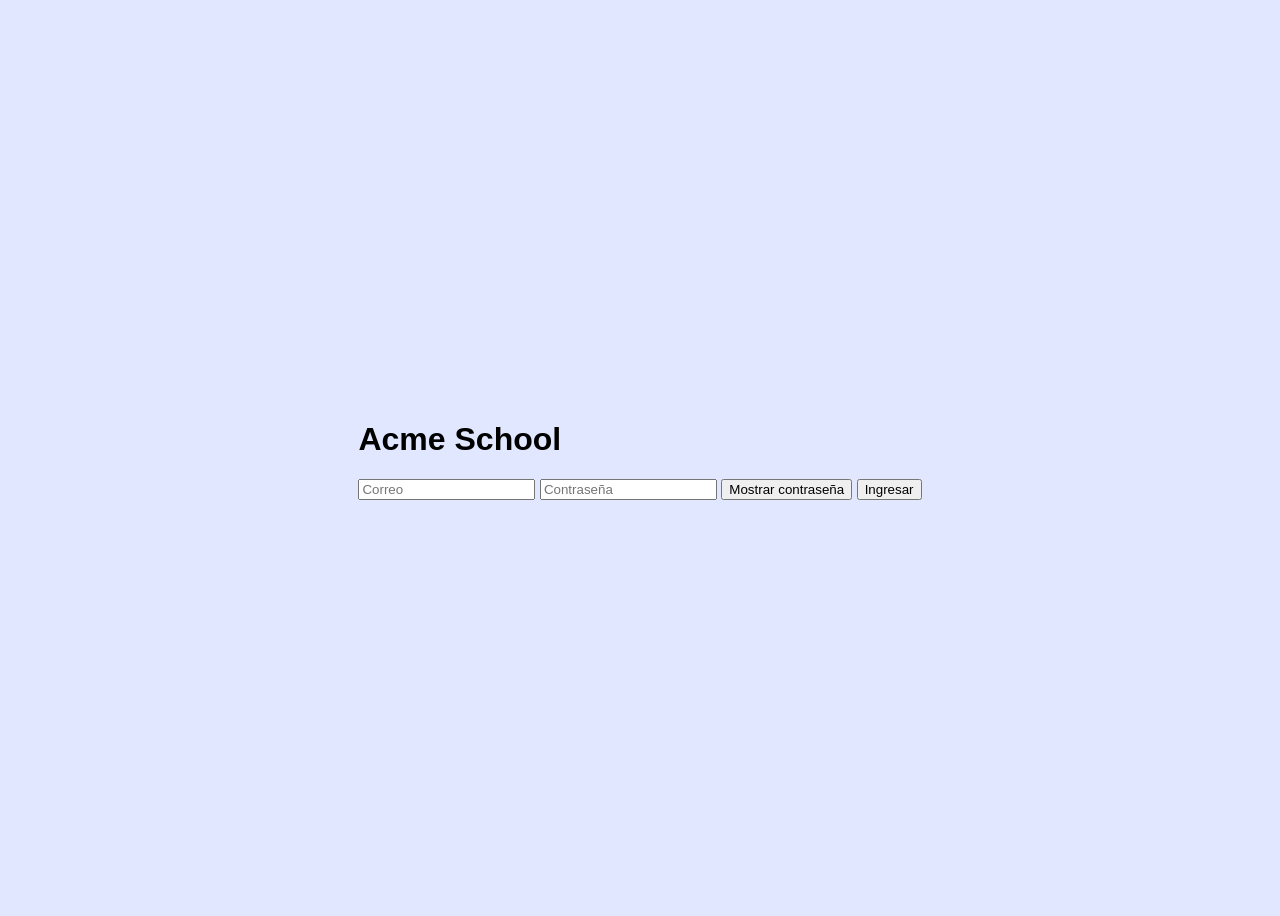
==== Proyecto JavaScript/login oc/index.html @ fd1c1b78 "Avancelogin" ====
<!DOCTYPE html>

<html lang="es">

<head>

<meta charset="UTF-8">

<meta name="viewport" content="width=device-width, initial-scale=1.0">

<title>Acme School</title>

<link rel="stylesheet" href="./style.css">

</head>


<body>


<login-acme></login-acme>

<script 
type="module"
src="./login.js">
</script>


</body>


</html>
---- Proyecto JavaScript/login oc/style.css ----
*{

box-sizing:border-box;

font-family:Arial;

}



body{


height:100vh;

display:flex;

align-items:center;

justify-content:center;

background:#e0e7ff;


}



.card{


width:350px;

background:white;

padding:35px;

border-radius:20px;

box-shadow:0 10px 25px #999;


}



h1{

text-align:center;

color:#2563eb;

}



input{


width:100%;

padding:12px;

margin-top:15px;

border-radius:8px;

border:1px solid #ccc;


}



button{


width:100%;

padding:12px;

margin-top:15px;

border-radius:8px;

border:none;

background:#2563eb;

color:white;

cursor:pointer;


}



button:hover{


opacity:.8;


}



#mensaje{


text-align:center;

margin-top:15px;


}
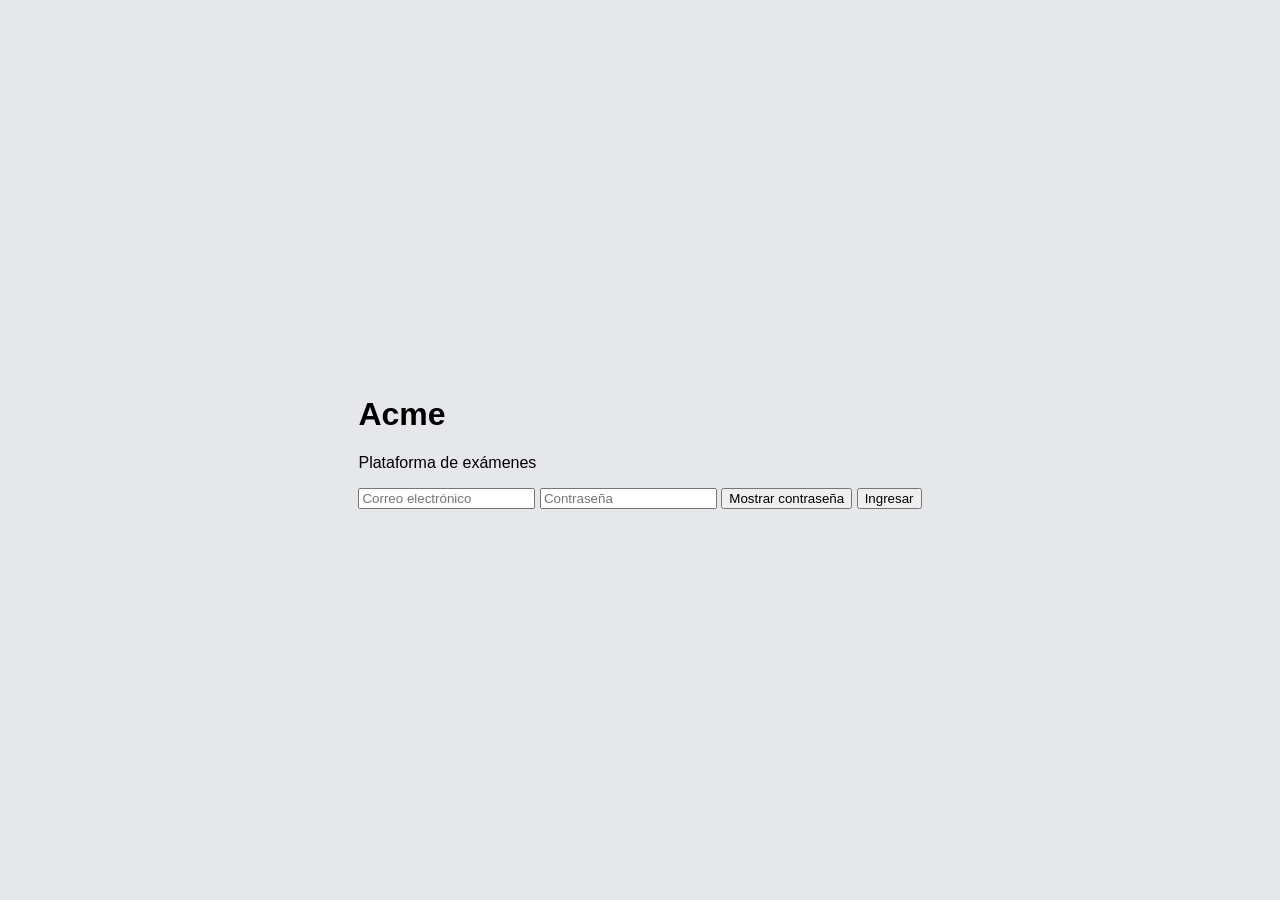
==== commit a60ce5bb: "avance2" ====
--- a/Proyecto JavaScript/login oc/index.html
+++ b/Proyecto JavaScript/login oc/index.html
@@ -8,9 +8,12 @@
 
 <meta name="viewport" content="width=device-width, initial-scale=1.0">
 
-<title>Acme School</title>
+
+<title>Acme school</title>
+
 
 <link rel="stylesheet" href="./style.css">
+
 
 </head>
 
@@ -20,9 +23,14 @@
 
 <login-acme></login-acme>
 
+
+
 <script 
+
 type="module"
+
 src="./login.js">
+
 </script>
 
 
--- a/Proyecto JavaScript/login oc/style.css
+++ b/Proyecto JavaScript/login oc/style.css
@@ -2,7 +2,7 @@
 
 box-sizing:border-box;
 
-font-family:Arial;
+font-family:Arial, Helvetica, sans-serif;
 
 }
 
@@ -11,15 +11,17 @@
 body{
 
 
+margin:0;
+
 height:100vh;
 
 display:flex;
 
+justify-content:center;
+
 align-items:center;
 
-justify-content:center;
-
-background:#e0e7ff;
+background:#e5e7eb;
 
 
 }
@@ -29,15 +31,15 @@
 .card{
 
 
-width:350px;
+width:360px;
 
 background:white;
 
 padding:35px;
 
-border-radius:20px;
+border-radius:14px;
 
-box-shadow:0 10px 25px #999;
+box-shadow:0 8px 20px rgba(0,0,0,0.15);
 
 
 }
@@ -46,9 +48,23 @@
 
 h1{
 
+
 text-align:center;
 
-color:#2563eb;
+color:#374151;
+
+
+}
+
+
+
+.subtitle{
+
+
+text-align:center;
+
+color:#6b7280;
+
 
 }
 
@@ -65,7 +81,7 @@
 
 border-radius:8px;
 
-border:1px solid #ccc;
+border:1px solid #d1d5db;
 
 
 }
@@ -81,11 +97,11 @@
 
 margin-top:15px;
 
+border:none;
+
 border-radius:8px;
 
-border:none;
-
-background:#2563eb;
+background:#475569;
 
 color:white;
 
@@ -99,7 +115,7 @@
 button:hover{
 
 
-opacity:.8;
+background:#334155;
 
 
 }
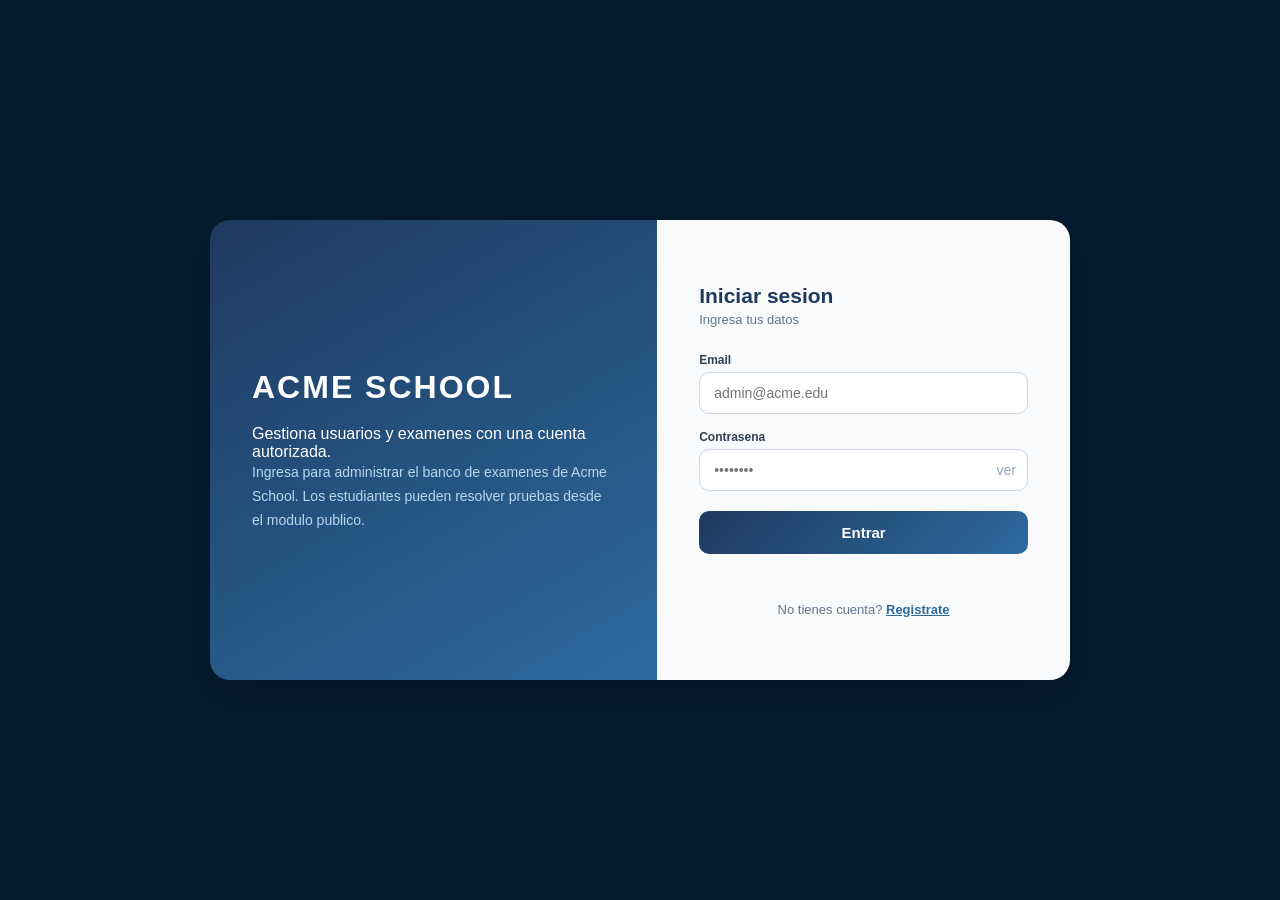
==== commit 67c8ca53: "avancescorrepcion" ====
--- a/Proyecto JavaScript/login oc/index.html
+++ b/Proyecto JavaScript/login oc/index.html
@@ -1,40 +1,16 @@
 <!DOCTYPE html>
-
 <html lang="es">
-
 <head>
-
-<meta charset="UTF-8">
-
-<meta name="viewport" content="width=device-width, initial-scale=1.0">
-
-
-<title>Acme school</title>
-
-
-<link rel="stylesheet" href="./style.css">
-
-
+    <meta charset="UTF-8">
+    <meta name="viewport" content="width=device-width, initial-scale=1.0">
+    <title>Acme School</title>
+    <link rel="stylesheet" href="./style.css">
 </head>
-
-
 <body>
 
+    <login-acme></login-acme>
 
-<login-acme></login-acme>
-
-
-
-<script 
-
-type="module"
-
-src="./login.js">
-
-</script>
-
+    <script type="module" src="./login.js"></script>
 
 </body>
-
-
 </html>
--- a/Proyecto JavaScript/login oc/style.css
+++ b/Proyecto JavaScript/login oc/style.css
@@ -1,133 +1,14 @@
-*{
-
-box-sizing:border-box;
-
-font-family:Arial, Helvetica, sans-serif;
-
+* {
+    box-sizing: border-box;
+    margin: 0;
+    padding: 0;
+    font-family: Arial, Helvetica, sans-serif;
 }
 
-
-
-body{
-
-
-margin:0;
-
-height:100vh;
-
-display:flex;
-
-justify-content:center;
-
-align-items:center;
-
-background:#e5e7eb;
-
-
-}
-
-
-
-.card{
-
-
-width:360px;
-
-background:white;
-
-padding:35px;
-
-border-radius:14px;
-
-box-shadow:0 8px 20px rgba(0,0,0,0.15);
-
-
-}
-
-
-
-h1{
-
-
-text-align:center;
-
-color:#374151;
-
-
-}
-
-
-
-.subtitle{
-
-
-text-align:center;
-
-color:#6b7280;
-
-
-}
-
-
-
-input{
-
-
-width:100%;
-
-padding:12px;
-
-margin-top:15px;
-
-border-radius:8px;
-
-border:1px solid #d1d5db;
-
-
-}
-
-
-
-button{
-
-
-width:100%;
-
-padding:12px;
-
-margin-top:15px;
-
-border:none;
-
-border-radius:8px;
-
-background:#475569;
-
-color:white;
-
-cursor:pointer;
-
-
-}
-
-
-
-button:hover{
-
-
-background:#334155;
-
-
-}
-
-
-
-#mensaje{
-
-
-text-align:center;
-
-margin-top:15px;
-
-
+body {
+    height: 100vh;
+    background: #051b2e;
+    display: flex;
+    align-items: center;
+    justify-content: center;
 }
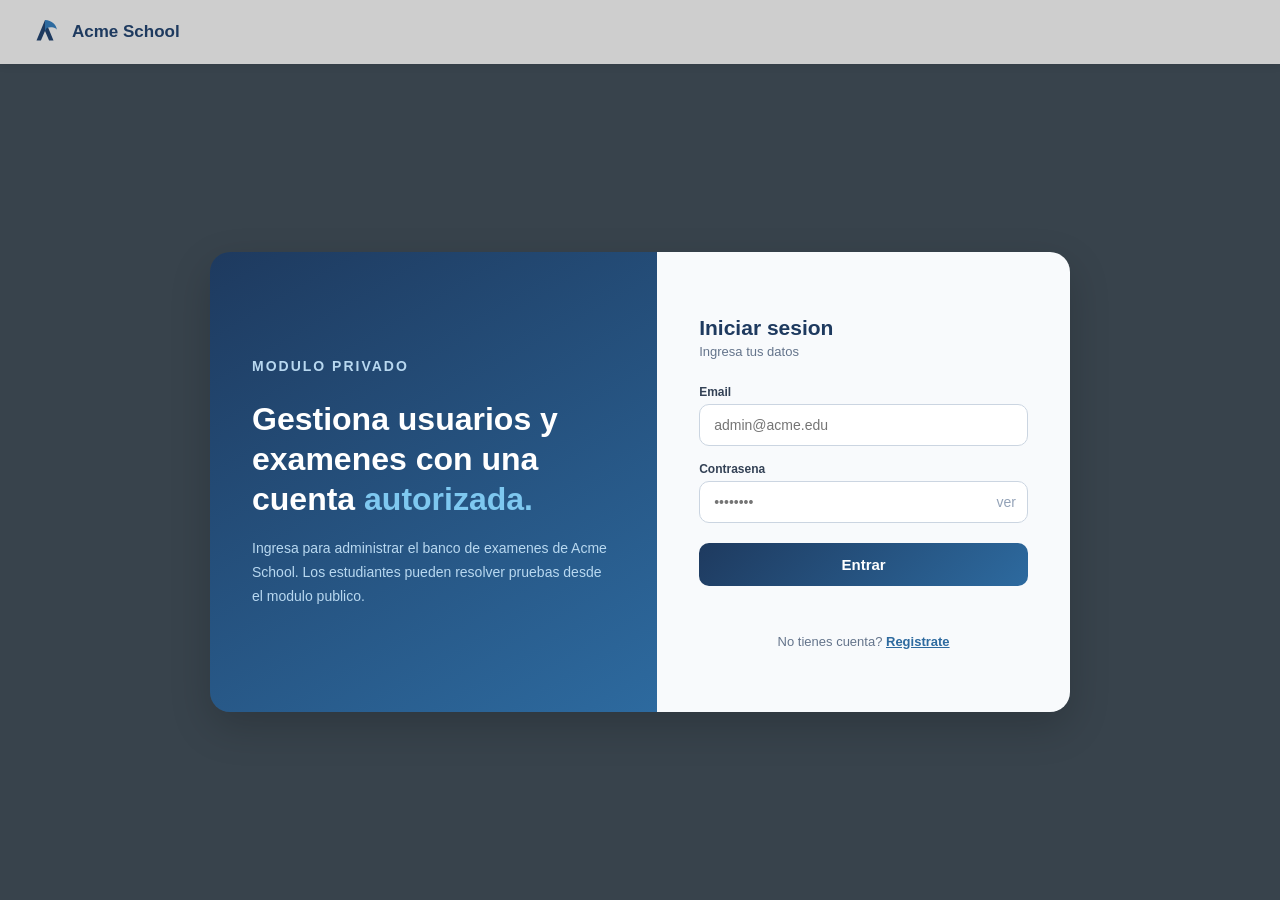
==== commit 35c7de90: "feat: :sparkles: updatesloginpage" ====
--- a/Proyecto JavaScript/login oc/index.html
+++ b/Proyecto JavaScript/login oc/index.html
@@ -8,6 +8,16 @@
 </head>
 <body>
 
+    <header class="header">
+        <div class="logo">
+            <svg width="34" height="34" viewBox="0 0 100 100">
+                <path d="M 50 15 L 75 75 L 62 75 L 50 47 L 38 75 L 25 75 Z" fill="#1e3a5f"/>
+                <path d="M 50 15 C 70 15 85 30 85 45 C 85 38 70 33 55 38 L 50 47 Z" fill="#2d6a9f"/>
+            </svg>
+            <span>Acme School</span>
+        </div>
+    </header>
+
     <login-acme></login-acme>
 
     <script type="module" src="./login.js"></script>
--- a/Proyecto JavaScript/login oc/style.css
+++ b/Proyecto JavaScript/login oc/style.css
@@ -2,13 +2,246 @@
     box-sizing: border-box;
     margin: 0;
     padding: 0;
-    font-family: Arial, Helvetica, sans-serif;
+    
 }
 
 body {
-    height: 100vh;
-    background: #051b2e;
     display: flex;
     align-items: center;
     justify-content: center;
+    width: 100%;
+    height: 100vh;
+    font-family: Arial, sans-serif;
+    background: #38434c;
+    padding-top: 64px;
+}
+
+.header {
+    position: fixed;
+    top: 0;
+    left: 0;
+    width: 100%;
+    height: 64px;
+    background: #cecece;
+    box-shadow: 0 2px 8px rgba(0, 0, 0, 0.08);
+    display: flex;
+    align-items: center;
+    padding: 0 28px;
+    z-index: 10;
+}
+
+.logo {
+    display: flex;
+    align-items: center;
+    gap: 10px;
+}
+
+.logo span {
+    font-size: 17px;
+    font-weight: 700;
+    color: #1e3a5f;
+}
+
+.container {
+    width: 860px;
+    min-height: 460px;
+    display: flex;
+    border-radius: 20px;
+    overflow: hidden;
+    box-shadow: 0 15px 40px rgba(0, 0, 0, 0.18);
+}
+
+.info {
+    width: 52%;
+    background: linear-gradient(150deg, #1e3a5f 0%, #2d6a9f 100%);
+    color: white;
+    padding: 50px 42px;
+    display: flex;
+    flex-direction: column;
+    justify-content: center;
+}
+
+.modulo {
+    font-size: 11px;
+    font-weight: 600;
+    letter-spacing: 2px;
+    text-transform: uppercase;
+    color: #90c4e8;
+    margin-bottom: 20px;
+}
+
+.info h1 {
+    font-size: 32px;
+    font-weight: 700;
+    line-height: 1.25;
+    margin-bottom: 18px;
+    color: white;
+}
+
+.info h1 span {
+    color: #7ec8f0;
+}
+
+.info p {
+    color: #b8d8f0;
+    font-size: 14px;
+    line-height: 1.7;
+}
+
+.login {
+    width: 48%;
+    background: #f8fafc;
+    padding: 50px 42px;
+    display: flex;
+    flex-direction: column;
+    justify-content: center;
+}
+
+.login h2 {
+    font-size: 21px;
+    font-weight: 700;
+    color: #1e3a5f;
+    margin-bottom: 4px;
+}
+
+.login .sub {
+    font-size: 13px;
+    color: #64748b;
+    margin-bottom: 26px;
+}
+
+label {
+    display: block;
+    font-size: 12px;
+    font-weight: 600;
+    color: #334155;
+    margin-bottom: 5px;
+}
+
+input {
+    width: 100%;
+    padding: 12px 14px;
+    border: 1.5px solid #cbd5e1;
+    border-radius: 10px;
+    font-size: 14px;
+    color: #1e293b;
+    background: white;
+    margin-bottom: 16px;
+}
+
+input:focus {
+    outline: none;
+    border-color: #2d6a9f;
+    box-shadow: 0 0 0 3px rgba(45, 106, 159, 0.1);
+}
+
+.campo-password {
+    position: relative;
+    margin-bottom: 16px;
+}
+
+.campo-password input {
+    margin-bottom: 0;
+    padding-right: 44px;
+}
+
+.btn-ver {
+    position: absolute;
+    right: 12px;
+    top: 50%;
+    transform: translateY(-50%);
+    background: none;
+    border: none;
+    cursor: pointer;
+    font-size: 14px;
+    color: #94a3b8;
+}
+
+.btn-ver:hover {
+    color: #2d6a9f;
+}
+
+.btn-entrar {
+    width: 100%;
+    padding: 13px;
+    background: linear-gradient(135deg, #1e3a5f, #2d6a9f);
+    color: white;
+    border: none;
+    border-radius: 10px;
+    font-size: 15px;
+    font-weight: 600;
+    cursor: pointer;
+    margin-top: 4px;
+}
+
+.btn-entrar:hover {
+    opacity: 0.9;
+}
+
+#mensaje {
+    font-size: 13px;
+    text-align: center;
+    margin-top: 12px;
+    min-height: 18px;
+}
+
+#mensaje.error {
+    color: #dc2626;
+}
+
+#mensaje.ok {
+    color: #16a34a;
+}
+
+.cambiar {
+    margin-top: 18px;
+    text-align: center;
+    font-size: 13px;
+    color: #64748b;
+}
+
+.cambiar button {
+    background: none;
+    border: none;
+    color: #2d6a9f;
+    font-weight: 600;
+    cursor: pointer;
+    font-size: 13px;
+    text-decoration: underline;
+}
+
+@media (max-width: 700px) {
+
+    body {
+        align-items: flex-start;
+        height: auto;
+        min-height: 100vh;
+        padding: 84px 16px 20px;
+    }
+
+    .header {
+        padding: 0 18px;
+    }
+
+    .container {
+        width: 100%;
+        flex-direction: column;
+        min-height: auto;
+        border-radius: 16px;
+    }
+
+    .info {
+        width: 100%;
+        padding: 32px 28px;
+    }
+
+    .info h1 {
+        font-size: 24px;
+    }
+
+    .login {
+        width: 100%;
+        padding: 32px 28px;
+    }
+
 }
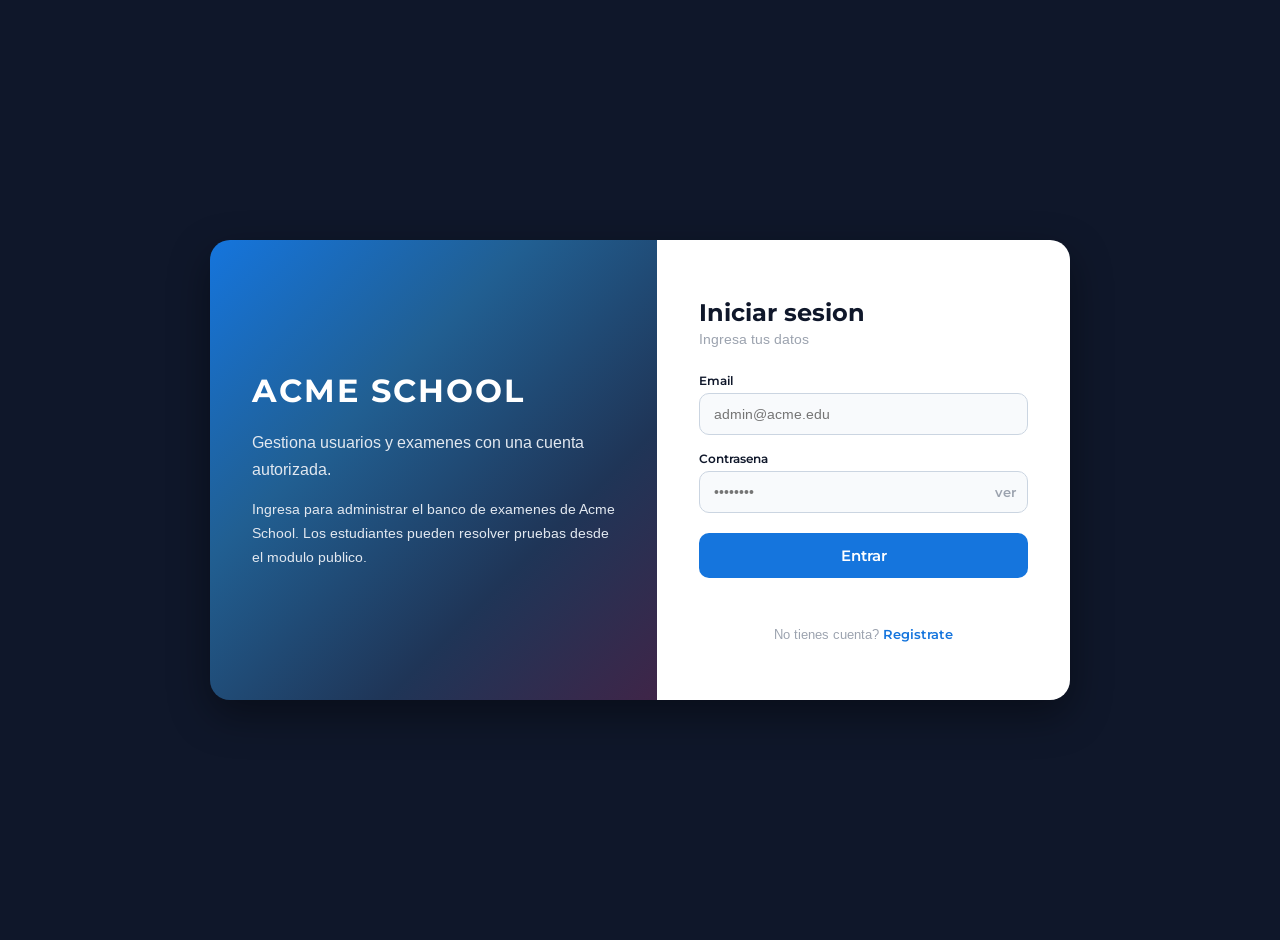
==== commit 577dbf65: "feat: :sparkles: se añaden nuevas paletas de colores incluido con mas lineas de codigo en js para us" ====
--- a/Proyecto JavaScript/login oc/index.html
+++ b/Proyecto JavaScript/login oc/index.html
@@ -8,18 +8,71 @@
 </head>
 <body>
 
-    <header class="header">
-        <div class="logo">
-            <svg width="34" height="34" viewBox="0 0 100 100">
-                <path d="M 50 15 L 75 75 L 62 75 L 50 47 L 38 75 L 25 75 Z" fill="#1e3a5f"/>
-                <path d="M 50 15 C 70 15 85 30 85 45 C 85 38 70 33 55 38 L 50 47 Z" fill="#2d6a9f"/>
-            </svg>
-            <span>Acme School</span>
+    <template id="login-template">
+        <link rel="stylesheet" href="./style.css">
+        
+        <div class="container">
+            <section class="info">
+                <h1 class="modulo">ACME SCHOOL</h1>
+                <p1>Gestiona usuarios y examenes con una cuenta <span>autorizada.</span></p1>
+                <p>Ingresa para administrar el banco de examenes de Acme School. Los estudiantes pueden resolver pruebas desde el modulo publico.</p>
+            </section>
+
+            <section class="login">
+                <div id="vista-login">
+                    <h2>Iniciar sesion</h2>
+                    <p class="sub">Ingresa tus datos</p>
+
+                    <label for="email">Email</label>
+                    <input id="email" type="email" placeholder="admin@acme.edu">
+
+                    <label for="password">Contrasena</label>
+                    <div class="campo-password">
+                        <input id="password" type="password" placeholder="••••••••">
+                        <button class="btn-ver" id="mostrar">ver</button>
+                    </div>
+
+                    <button class="btn-entrar" id="entrar">Entrar</button>
+
+                    <p id="mensaje"></p>
+
+                    <p class="cambiar">
+                        No tienes cuenta?
+                        <button id="ir-registro">Registrate</button>
+                    </p>
+                </div>
+
+                <div id="vista-registro" style="display: none">
+                    <h2>Crear cuenta</h2>
+                    <p class="sub">Completa tus datos</p>
+
+                    <label for="r-nombre">Nombre</label>
+                    <input id="r-nombre" type="text" placeholder="Tu nombre">
+
+                    <label for="r-email">Email</label>
+                    <input id="r-email" type="email" placeholder="correo@acme.edu">
+
+                    <label for="r-password">Contrasena</label>
+                    <div class="campo-password">
+                        <input id="r-password" type="password" placeholder="••••••••">
+                        <button class="btn-ver" id="mostrar-r">ver</button>
+                    </div>
+
+                    <button class="btn-entrar" id="registrar">Crear cuenta</button>
+
+                    <p id="mensaje"></p>
+
+                    <p class="cambiar">
+                        Ya tienes cuenta?
+                        <button id="ir-login">Inicia sesion</button>
+                    </p>
+                </div>
+            </section>
         </div>
-    </header>
+    </template>
 
     <login-acme></login-acme>
-
+    
     <script type="module" src="./login.js"></script>
 
 </body>
--- a/Proyecto JavaScript/login oc/style.css
+++ b/Proyecto JavaScript/login oc/style.css
@@ -1,45 +1,51 @@
+/* =========================================
+   1. VARIABLES GLOBALES Y FUENTES
+   ========================================= */
+@import url('https://fonts.googleapis.com/css2?family=Arimo:wght@400;600&family=Montserrat:wght@500;600;700&family=Orbitron:wght@700&display=swap');
+
+:root {
+    --primary-color: #1575dd;
+    --premium-gradient: linear-gradient(135deg, #1575dd 0%, #215f92 35%, #1f3557 70%, #3f2548 100%);
+    --font-display: 'Orbitron', sans-serif;
+    --font-heading: 'Montserrat', sans-serif;
+    --font-body:    'Arimo', sans-serif;
+    --font-ui:      'Montserrat', sans-serif;
+    --nav-bg:        #0f172a;
+    --nav-link:      #9ca3af;
+    --nav-link-hover:#ffffff;
+    --nav-accent:    #f59e0b;
+}
+
+/* =========================================
+   2. ESTILOS GLOBALES
+   ========================================= */
 * {
     box-sizing: border-box;
     margin: 0;
     padding: 0;
-    
 }
 
 body {
+    min-height: 100vh;
+    background: var(--nav-bg);
+    display: flex;
+    align-items: center;
+    justify-content: center;
+    font-family: var(--font-body);
+    padding: 20px;
+}
+
+/* =========================================
+   3. ESTILOS DEL COMPONENTE LOGIN
+   ========================================= */
+:host {
     display: flex;
     align-items: center;
     justify-content: center;
     width: 100%;
-    height: 100vh;
-    font-family: Arial, sans-serif;
-    background: #38434c;
-    padding-top: 64px;
-}
-
-.header {
-    position: fixed;
-    top: 0;
-    left: 0;
-    width: 100%;
-    height: 64px;
-    background: #cecece;
-    box-shadow: 0 2px 8px rgba(0, 0, 0, 0.08);
-    display: flex;
-    align-items: center;
-    padding: 0 28px;
-    z-index: 10;
-}
-
-.logo {
-    display: flex;
-    align-items: center;
-    gap: 10px;
-}
-
-.logo span {
-    font-size: 17px;
-    font-weight: 700;
-    color: #1e3a5f;
+    min-height: 100vh;
+    font-family: var(--font-body);
+    padding: 20px;
 }
 
 .container {
@@ -48,12 +54,12 @@
     display: flex;
     border-radius: 20px;
     overflow: hidden;
-    box-shadow: 0 15px 40px rgba(0, 0, 0, 0.18);
+    box-shadow: 0 15px 40px rgba(0, 0, 0, 0.4);
 }
 
 .info {
     width: 52%;
-    background: linear-gradient(150deg, #1e3a5f 0%, #2d6a9f 100%);
+    background: var(--premium-gradient);
     color: white;
     padding: 50px 42px;
     display: flex;
@@ -62,15 +68,17 @@
 }
 
 .modulo {
-    font-size: 11px;
-    font-weight: 600;
+    font-family: var(--font-display);
+    font-size: 13px;
+    font-weight: 700;
     letter-spacing: 2px;
     text-transform: uppercase;
-    color: #90c4e8;
+    color: var(--nav-link-hover);
     margin-bottom: 20px;
 }
 
 .info h1 {
+    font-family: var(--font-heading);
     font-size: 32px;
     font-weight: 700;
     line-height: 1.25;
@@ -79,18 +87,25 @@
 }
 
 .info h1 span {
-    color: #7ec8f0;
-}
-
-.info p {
-    color: #b8d8f0;
+    color: var(--nav-accent);
+}
+
+.info p, .info p1 {
+    font-family: var(--font-body);
+    color: #e2e8f0;
     font-size: 14px;
     line-height: 1.7;
 }
 
+.info p1 {
+    display: block;
+    margin-bottom: 15px;
+    font-size: 16px;
+}
+
 .login {
     width: 48%;
-    background: #f8fafc;
+    background: #ffffff;
     padding: 50px 42px;
     display: flex;
     flex-direction: column;
@@ -98,41 +113,46 @@
 }
 
 .login h2 {
-    font-size: 21px;
+    font-family: var(--font-heading);
+    font-size: 24px;
     font-weight: 700;
-    color: #1e3a5f;
+    color: var(--nav-bg);
     margin-bottom: 4px;
 }
 
 .login .sub {
-    font-size: 13px;
-    color: #64748b;
+    font-family: var(--font-body);
+    font-size: 14px;
+    color: var(--nav-link);
     margin-bottom: 26px;
 }
 
 label {
+    font-family: var(--font-ui);
     display: block;
     font-size: 12px;
     font-weight: 600;
-    color: #334155;
+    color: var(--nav-bg);
     margin-bottom: 5px;
 }
 
 input {
+    font-family: var(--font-body);
     width: 100%;
     padding: 12px 14px;
     border: 1.5px solid #cbd5e1;
     border-radius: 10px;
     font-size: 14px;
     color: #1e293b;
-    background: white;
+    background: #f8fafc;
     margin-bottom: 16px;
+    transition: all 0.3s ease;
 }
 
 input:focus {
     outline: none;
-    border-color: #2d6a9f;
-    box-shadow: 0 0 0 3px rgba(45, 106, 159, 0.1);
+    border-color: var(--primary-color);
+    box-shadow: 0 0 0 3px rgba(21, 117, 221, 0.15);
 }
 
 .campo-password {
@@ -146,6 +166,7 @@
 }
 
 .btn-ver {
+    font-family: var(--font-ui);
     position: absolute;
     right: 12px;
     top: 50%;
@@ -153,18 +174,23 @@
     background: none;
     border: none;
     cursor: pointer;
-    font-size: 14px;
-    color: #94a3b8;
+    font-size: 13px;
+    font-weight: 600;
+    color: var(--nav-link);
+    transition: color 0.3s;
 }
 
 .btn-ver:hover {
-    color: #2d6a9f;
-}
-
+    color: var(--primary-color);
+}
+html{
+    scroll-behavior: smooth;
+}
 .btn-entrar {
+    font-family: var(--font-ui);
     width: 100%;
     padding: 13px;
-    background: linear-gradient(135deg, #1e3a5f, #2d6a9f);
+    background: var(--primary-color);
     color: white;
     border: none;
     border-radius: 10px;
@@ -172,17 +198,21 @@
     font-weight: 600;
     cursor: pointer;
     margin-top: 4px;
+    transition: all 0.3s ease-in-out;
 }
 
 .btn-entrar:hover {
-    opacity: 0.9;
+    transform: translateY(-3px);
+    box-shadow: 0 4px 15px rgba(21, 117, 221, 0.3);
 }
 
 #mensaje {
+    font-family: var(--font-ui);
     font-size: 13px;
     text-align: center;
     margin-top: 12px;
     min-height: 18px;
+    font-weight: 600;
 }
 
 #mensaje.error {
@@ -194,54 +224,78 @@
 }
 
 .cambiar {
+    font-family: var(--font-body);
     margin-top: 18px;
     text-align: center;
     font-size: 13px;
-    color: #64748b;
+    color: var(--nav-link);
 }
 
 .cambiar button {
+    font-family: var(--font-ui);
     background: none;
     border: none;
-    color: #2d6a9f;
+    color: var(--primary-color);
     font-weight: 600;
     cursor: pointer;
     font-size: 13px;
+    text-decoration: none;
+    transition: color 0.3s;
+}
+
+.cambiar button:hover {
+    color: var(--nav-accent);
     text-decoration: underline;
 }
 
-@media (max-width: 700px) {
-
-    body {
-        align-items: flex-start;
-        height: auto;
-        min-height: 100vh;
-        padding: 84px 16px 20px;
-    }
-
-    .header {
-        padding: 0 18px;
-    }
-
+/* =========================================
+   4. MEDIA QUERIES PARA RESPONSIVIDAD
+   ========================================= */
+@media (max-width: 800px) {
     .container {
+        flex-direction: column;
         width: 100%;
-        flex-direction: column;
+        max-width: 480px;
         min-height: auto;
-        border-radius: 16px;
+        border-radius: 12px;
+        margin: 20px 0;
     }
 
     .info {
         width: 100%;
-        padding: 32px 28px;
+        padding: 40px 30px;
+        text-align: center;
+        align-items: center;
     }
 
     .info h1 {
-        font-size: 24px;
+        font-size: 26px;
     }
 
     .login {
         width: 100%;
-        padding: 32px 28px;
-    }
-
+        padding: 40px 30px;
+    }
+}
+
+@media (max-width: 480px) {
+    body, :host {
+        padding: 10px;
+    }
+
+    .container {
+        margin: 10px 0;
+    }
+
+    .info, .login {
+        padding: 30px 20px;
+    }
+
+    .info h1 {
+        font-size: 22px;
+    }
+
+    .login h2 {
+        font-size: 20px;
+    }
 }
--- a/Proyecto JavaScript/login oc/style.css
+++ b/Proyecto JavaScript/login oc/style.css
@@ -1,45 +1,51 @@
+/* =========================================
+   1. VARIABLES GLOBALES Y FUENTES
+   ========================================= */
+@import url('https://fonts.googleapis.com/css2?family=Arimo:wght@400;600&family=Montserrat:wght@500;600;700&family=Orbitron:wght@700&display=swap');
+
+:root {
+    --primary-color: #1575dd;
+    --premium-gradient: linear-gradient(135deg, #1575dd 0%, #215f92 35%, #1f3557 70%, #3f2548 100%);
+    --font-display: 'Orbitron', sans-serif;
+    --font-heading: 'Montserrat', sans-serif;
+    --font-body:    'Arimo', sans-serif;
+    --font-ui:      'Montserrat', sans-serif;
+    --nav-bg:        #0f172a;
+    --nav-link:      #9ca3af;
+    --nav-link-hover:#ffffff;
+    --nav-accent:    #f59e0b;
+}
+
+/* =========================================
+   2. ESTILOS GLOBALES
+   ========================================= */
 * {
     box-sizing: border-box;
     margin: 0;
     padding: 0;
-    
 }
 
 body {
+    min-height: 100vh;
+    background: var(--nav-bg);
+    display: flex;
+    align-items: center;
+    justify-content: center;
+    font-family: var(--font-body);
+    padding: 20px;
+}
+
+/* =========================================
+   3. ESTILOS DEL COMPONENTE LOGIN
+   ========================================= */
+:host {
     display: flex;
     align-items: center;
     justify-content: center;
     width: 100%;
-    height: 100vh;
-    font-family: Arial, sans-serif;
-    background: #38434c;
-    padding-top: 64px;
-}
-
-.header {
-    position: fixed;
-    top: 0;
-    left: 0;
-    width: 100%;
-    height: 64px;
-    background: #cecece;
-    box-shadow: 0 2px 8px rgba(0, 0, 0, 0.08);
-    display: flex;
-    align-items: center;
-    padding: 0 28px;
-    z-index: 10;
-}
-
-.logo {
-    display: flex;
-    align-items: center;
-    gap: 10px;
-}
-
-.logo span {
-    font-size: 17px;
-    font-weight: 700;
-    color: #1e3a5f;
+    min-height: 100vh;
+    font-family: var(--font-body);
+    padding: 20px;
 }
 
 .container {
@@ -48,12 +54,12 @@
     display: flex;
     border-radius: 20px;
     overflow: hidden;
-    box-shadow: 0 15px 40px rgba(0, 0, 0, 0.18);
+    box-shadow: 0 15px 40px rgba(0, 0, 0, 0.4);
 }
 
 .info {
     width: 52%;
-    background: linear-gradient(150deg, #1e3a5f 0%, #2d6a9f 100%);
+    background: var(--premium-gradient);
     color: white;
     padding: 50px 42px;
     display: flex;
@@ -62,15 +68,17 @@
 }
 
 .modulo {
-    font-size: 11px;
-    font-weight: 600;
+    font-family: var(--font-display);
+    font-size: 13px;
+    font-weight: 700;
     letter-spacing: 2px;
     text-transform: uppercase;
-    color: #90c4e8;
+    color: var(--nav-link-hover);
     margin-bottom: 20px;
 }
 
 .info h1 {
+    font-family: var(--font-heading);
     font-size: 32px;
     font-weight: 700;
     line-height: 1.25;
@@ -79,18 +87,25 @@
 }
 
 .info h1 span {
-    color: #7ec8f0;
-}
-
-.info p {
-    color: #b8d8f0;
+    color: var(--nav-accent);
+}
+
+.info p, .info p1 {
+    font-family: var(--font-body);
+    color: #e2e8f0;
     font-size: 14px;
     line-height: 1.7;
 }
 
+.info p1 {
+    display: block;
+    margin-bottom: 15px;
+    font-size: 16px;
+}
+
 .login {
     width: 48%;
-    background: #f8fafc;
+    background: #ffffff;
     padding: 50px 42px;
     display: flex;
     flex-direction: column;
@@ -98,41 +113,46 @@
 }
 
 .login h2 {
-    font-size: 21px;
+    font-family: var(--font-heading);
+    font-size: 24px;
     font-weight: 700;
-    color: #1e3a5f;
+    color: var(--nav-bg);
     margin-bottom: 4px;
 }
 
 .login .sub {
-    font-size: 13px;
-    color: #64748b;
+    font-family: var(--font-body);
+    font-size: 14px;
+    color: var(--nav-link);
     margin-bottom: 26px;
 }
 
 label {
+    font-family: var(--font-ui);
     display: block;
     font-size: 12px;
     font-weight: 600;
-    color: #334155;
+    color: var(--nav-bg);
     margin-bottom: 5px;
 }
 
 input {
+    font-family: var(--font-body);
     width: 100%;
     padding: 12px 14px;
     border: 1.5px solid #cbd5e1;
     border-radius: 10px;
     font-size: 14px;
     color: #1e293b;
-    background: white;
+    background: #f8fafc;
     margin-bottom: 16px;
+    transition: all 0.3s ease;
 }
 
 input:focus {
     outline: none;
-    border-color: #2d6a9f;
-    box-shadow: 0 0 0 3px rgba(45, 106, 159, 0.1);
+    border-color: var(--primary-color);
+    box-shadow: 0 0 0 3px rgba(21, 117, 221, 0.15);
 }
 
 .campo-password {
@@ -146,6 +166,7 @@
 }
 
 .btn-ver {
+    font-family: var(--font-ui);
     position: absolute;
     right: 12px;
     top: 50%;
@@ -153,18 +174,23 @@
     background: none;
     border: none;
     cursor: pointer;
-    font-size: 14px;
-    color: #94a3b8;
+    font-size: 13px;
+    font-weight: 600;
+    color: var(--nav-link);
+    transition: color 0.3s;
 }
 
 .btn-ver:hover {
-    color: #2d6a9f;
-}
-
+    color: var(--primary-color);
+}
+html{
+    scroll-behavior: smooth;
+}
 .btn-entrar {
+    font-family: var(--font-ui);
     width: 100%;
     padding: 13px;
-    background: linear-gradient(135deg, #1e3a5f, #2d6a9f);
+    background: var(--primary-color);
     color: white;
     border: none;
     border-radius: 10px;
@@ -172,17 +198,21 @@
     font-weight: 600;
     cursor: pointer;
     margin-top: 4px;
+    transition: all 0.3s ease-in-out;
 }
 
 .btn-entrar:hover {
-    opacity: 0.9;
+    transform: translateY(-3px);
+    box-shadow: 0 4px 15px rgba(21, 117, 221, 0.3);
 }
 
 #mensaje {
+    font-family: var(--font-ui);
     font-size: 13px;
     text-align: center;
     margin-top: 12px;
     min-height: 18px;
+    font-weight: 600;
 }
 
 #mensaje.error {
@@ -194,54 +224,78 @@
 }
 
 .cambiar {
+    font-family: var(--font-body);
     margin-top: 18px;
     text-align: center;
     font-size: 13px;
-    color: #64748b;
+    color: var(--nav-link);
 }
 
 .cambiar button {
+    font-family: var(--font-ui);
     background: none;
     border: none;
-    color: #2d6a9f;
+    color: var(--primary-color);
     font-weight: 600;
     cursor: pointer;
     font-size: 13px;
+    text-decoration: none;
+    transition: color 0.3s;
+}
+
+.cambiar button:hover {
+    color: var(--nav-accent);
     text-decoration: underline;
 }
 
-@media (max-width: 700px) {
-
-    body {
-        align-items: flex-start;
-        height: auto;
-        min-height: 100vh;
-        padding: 84px 16px 20px;
-    }
-
-    .header {
-        padding: 0 18px;
-    }
-
+/* =========================================
+   4. MEDIA QUERIES PARA RESPONSIVIDAD
+   ========================================= */
+@media (max-width: 800px) {
     .container {
+        flex-direction: column;
         width: 100%;
-        flex-direction: column;
+        max-width: 480px;
         min-height: auto;
-        border-radius: 16px;
+        border-radius: 12px;
+        margin: 20px 0;
     }
 
     .info {
         width: 100%;
-        padding: 32px 28px;
+        padding: 40px 30px;
+        text-align: center;
+        align-items: center;
     }
 
     .info h1 {
-        font-size: 24px;
+        font-size: 26px;
     }
 
     .login {
         width: 100%;
-        padding: 32px 28px;
-    }
-
+        padding: 40px 30px;
+    }
+}
+
+@media (max-width: 480px) {
+    body, :host {
+        padding: 10px;
+    }
+
+    .container {
+        margin: 10px 0;
+    }
+
+    .info, .login {
+        padding: 30px 20px;
+    }
+
+    .info h1 {
+        font-size: 22px;
+    }
+
+    .login h2 {
+        font-size: 20px;
+    }
 }
